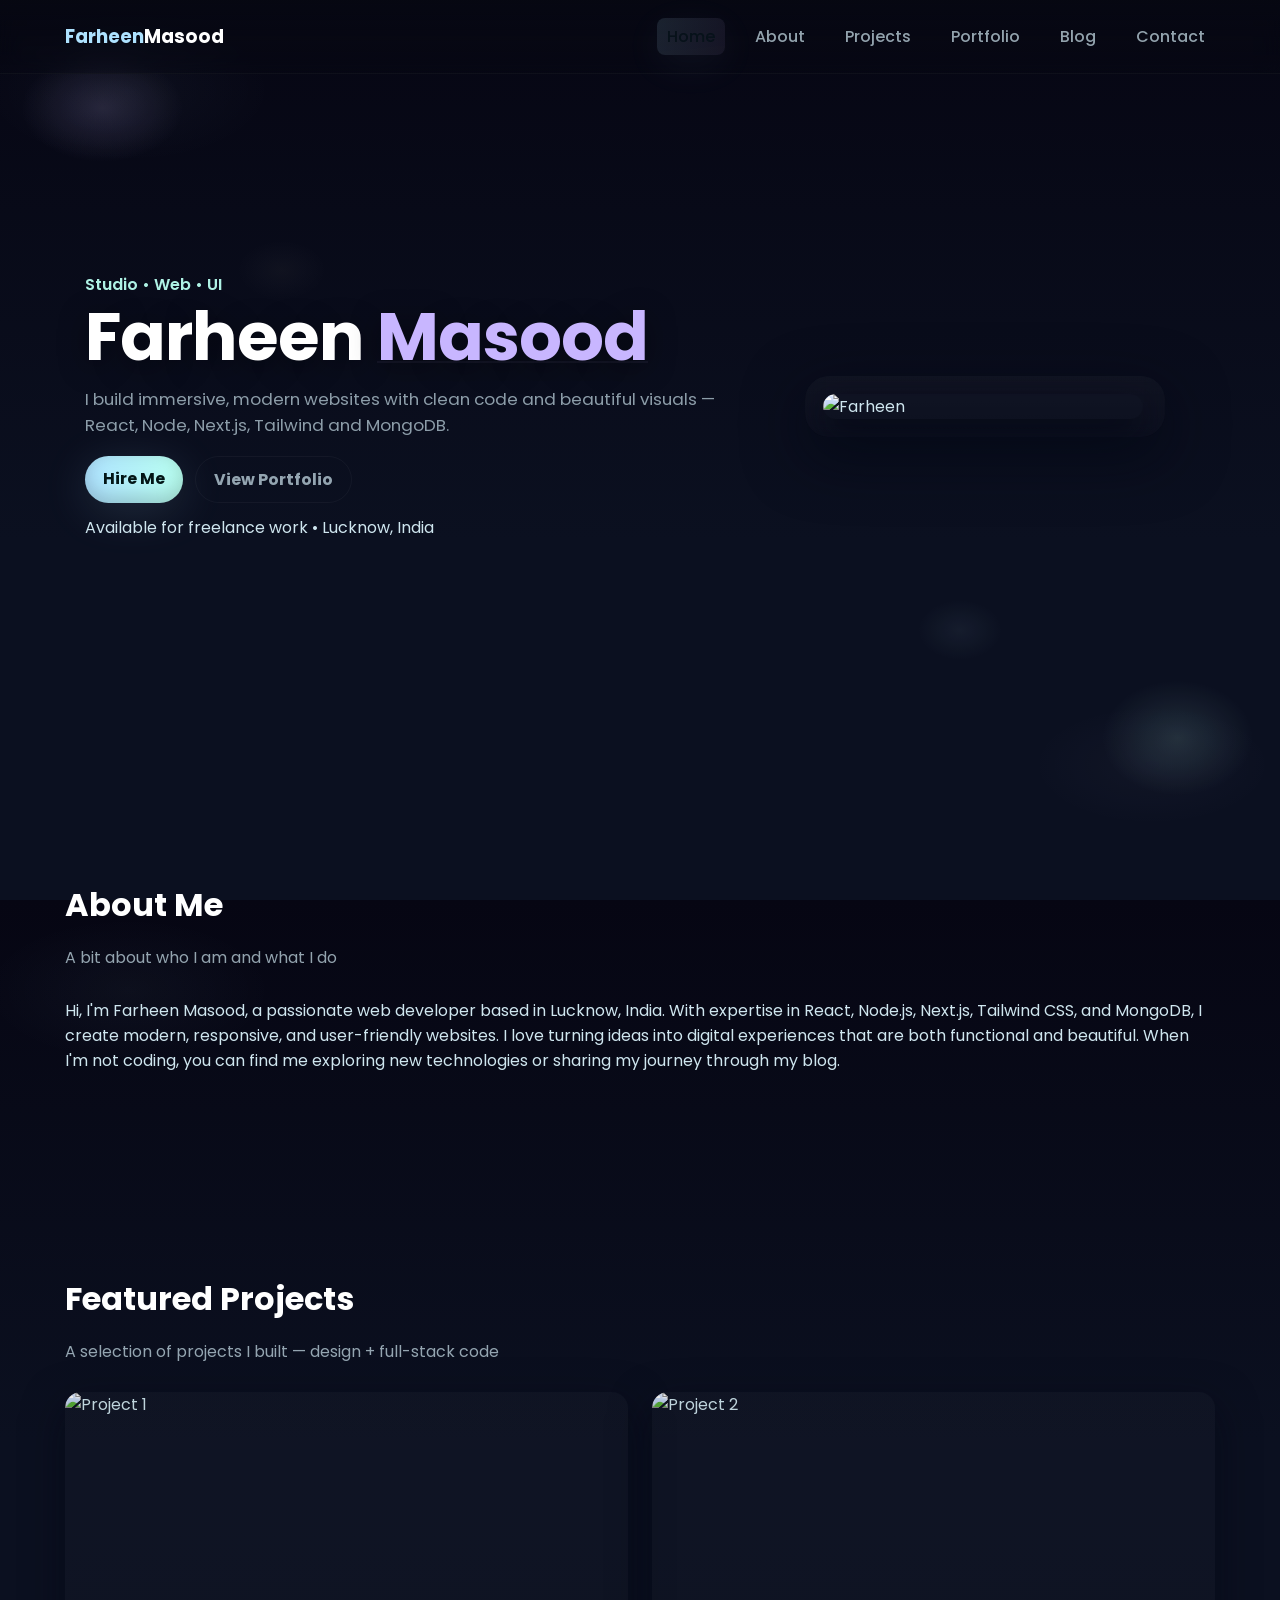
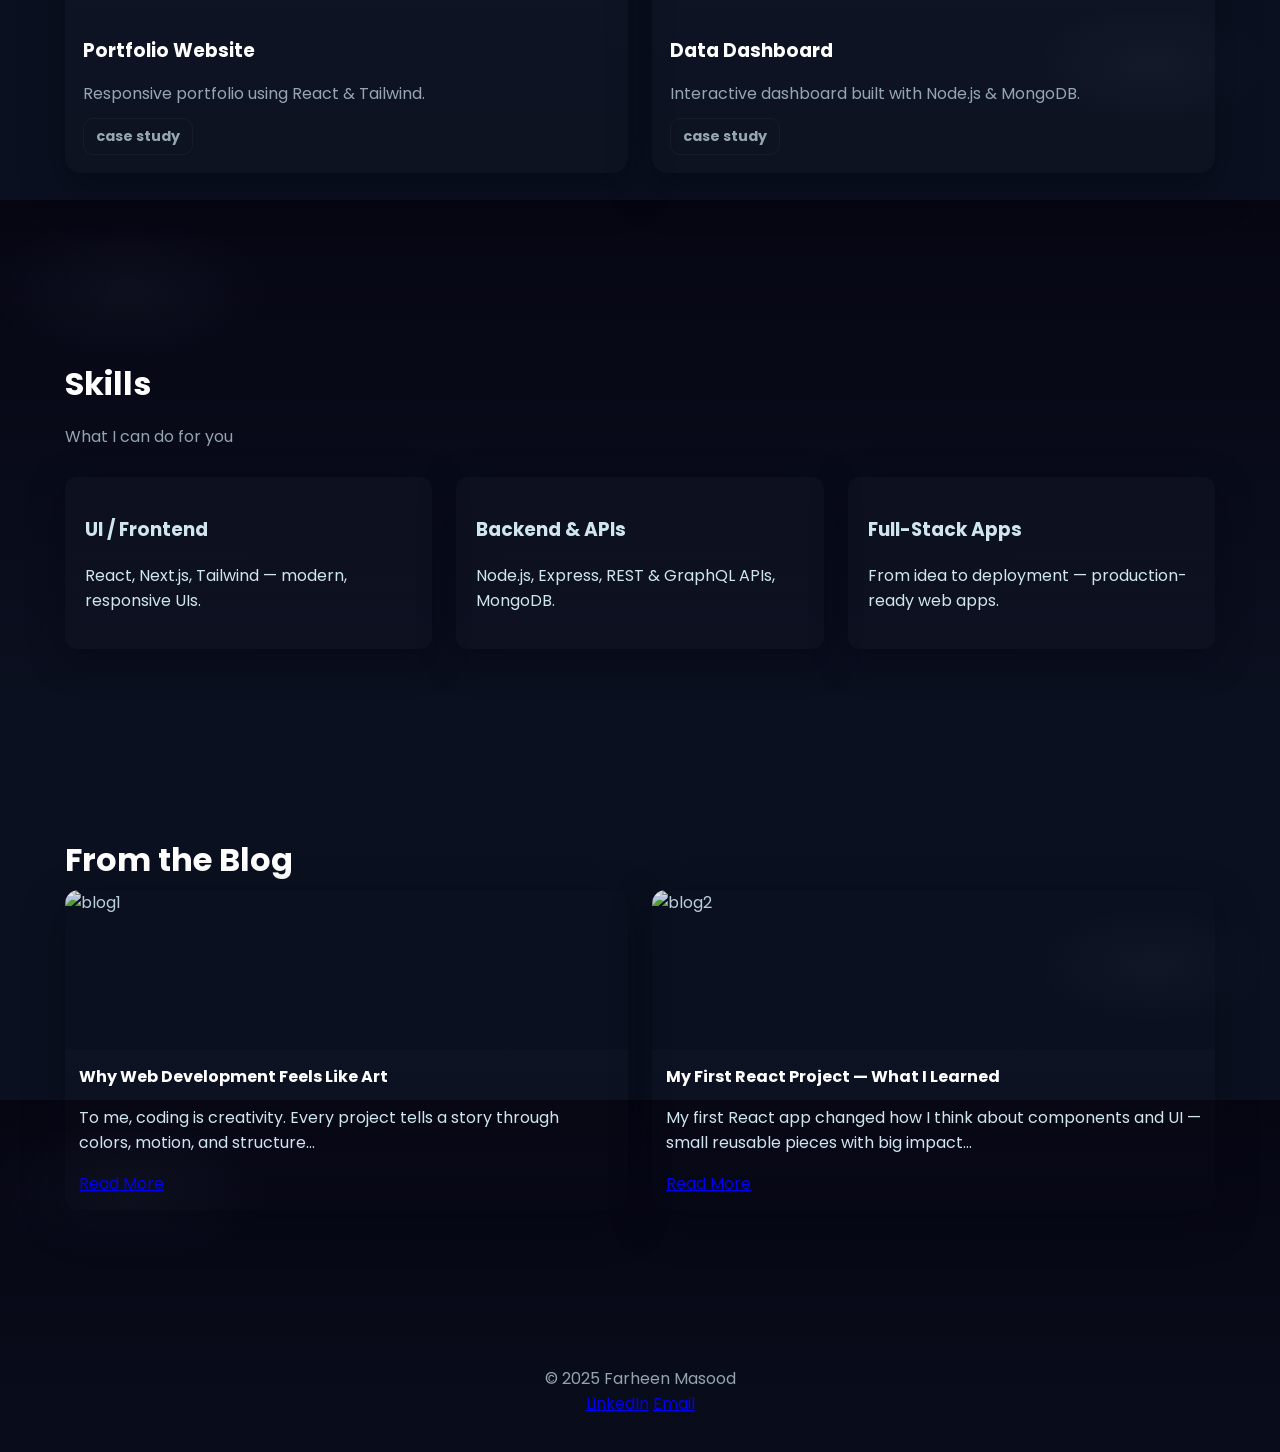
==== index.html @ 85aac964 "Add files via upload" ====
<!DOCTYPE html>
<html lang="en">
<head>
  <meta charset="utf-8" />
  <meta name="viewport" content="width=device-width,initial-scale=1" />
  <title>Farheen Masood — Web Developer</title>
  <link rel="stylesheet" href="style.css" />
</head>
<body>
  <header class="nav-wrap">
    <div class="nav container">
      <div class="brand"><span>Farheen</span>Masood</div>
      <nav class="nav-links" id="navLinks">
        <a href="#home">Home</a>
        <a href="#about">About</a>
        <a href="#projects">Projects</a>
        <a href="portfolio.html">Portfolio</a>
        <a href="blog.html">Blog</a>
        <a href="contact.html">Contact</a>
      </nav>
      <button id="hamburger" class="hamburger" aria-label="menu">☰</button>
    </div>
  </header>

  <main>
    <!-- HERO -->
    <section id="home" class="hero container">
      <div class="hero-left">
        <div class="eyebrow">Studio • Web • UI</div>
        <h1 class="huge">Farheen <span class="accent">Masood</span></h1>
        <p class="lead">I build immersive, modern websites with clean code and beautiful visuals — React, Node, Next.js, Tailwind and MongoDB.</p>
        <div class="hero-cta">
          <a class="btn primary" href="contact.html">Hire Me</a>
          <a class="btn ghost" href="portfolio.html">View Portfolio</a>
        </div>
        <div class="kicker">Available for freelance work • Lucknow, India</div>
      </div>

      <div class="hero-right">
        <div class="glass-card">
          <img src="assests/hero.png" alt="Farheen" class="profile" />
          <div class="card-stick"></div>
        </div>
      </div>
    </section>

    <!-- ABOUT -->
    <section id="about" class="section container">
      <h2 class="section-title">About Me</h2>
      <p class="section-sub">A bit about who I am and what I do</p>
      <p>Hi, I'm Farheen Masood, a passionate web developer based in Lucknow, India. With expertise in React, Node.js, Next.js, Tailwind CSS, and MongoDB, I create modern, responsive, and user-friendly websites. I love turning ideas into digital experiences that are both functional and beautiful. When I'm not coding, you can find me exploring new technologies or sharing my journey through my blog.</p>
    </section>

    <!-- FEATURED PROJECTS -->
    <section id="projects" class="section container">
      <h2 class="section-title">Featured Projects</h2>
      <p class="section-sub">A selection of projects I built — design + full-stack code</p>

      <div class="grid projects-grid">
        <article class="project-card">
          <img src="assests/project1.png" alt="Project 1" />
          <div class="project-meta">
            <h3>Portfolio Website</h3>
            <p>Responsive portfolio using React & Tailwind.</p>
            <div class="project-buttons">
              <a href="case-project1.html" class="btn small ghost">case study</a>
            </div>
          </div>
        </article>

        <article class="project-card">
          <img src="assests/project2.png" alt="Project 2" />
          <div class="project-meta">
            <h3>Data Dashboard</h3>
            <p>Interactive dashboard built with Node.js & MongoDB.</p>
            <div class="project-buttons">
              <a href="case-project2.html" class="btn small ghost">case study</a>
            </div>
          </div>
        </article>

      
      </div>
    </section>

    <!-- SERVICES -->
    <section class="section container">
      <h2 class="section-title">Skills</h2>
      <p class="section-sub">What I can do for you</p>
      <div class="grid services-grid">
        <div class="service-card">
          <h3>UI / Frontend</h3>
          <p>React, Next.js, Tailwind — modern, responsive UIs.</p>
        </div>
        <div class="service-card">
          <h3>Backend & APIs</h3>
          <p>Node.js, Express, REST & GraphQL APIs, MongoDB.</p>
        </div>
        <div class="service-card">
          <h3>Full-Stack Apps</h3>
          <p>From idea to deployment — production-ready web apps.</p>
        </div>
      </div>
    </section>

    <!-- BLOG PREVIEWS -->
    <section class="section container">
      <h2 class="section-title">From the Blog</h2>
      <div class="grid blog-grid">
        <article class="blog-card">
          <img src="assests/blog2.jpg" alt="blog1" />
          <div class="blog-body">
            <h4>Why Web Development Feels Like Art</h4>
            <p class="excerpt">To me, coding is creativity. Every project tells a story through colors, motion, and structure...</p>
            <a href="blog.html" class="read-link">Read More</a>
          </div>
        </article>

        <article class="blog-card">
          <img src="assests/blog1.png" alt="blog2" />
          <div class="blog-body">
            <h4>My First React Project — What I Learned</h4>
            <p class="excerpt">My first React app changed how I think about components and UI — small reusable pieces with big impact...</p>
            <a href="blog.html" class="read-link">Read More</a>
          </div>
        </article>

      </div>
    </section>
  </main>

  <footer class="footer">
    <div class="container">
      <div class="footer-inner">
        <div>© 2025 Farheen Masood</div>
        <div class="socials">
          
          <a href="contact.html" aria-label="linkedin">LinkedIn</a>
          <a href="contact.html" aria-label="email">Email</a>
        </div>
      </div>
    </div>
  </footer>

  <script src="script.js"></script>
</body>
</html>
---- style.css ----
/* ---------- Neon Pastel Dark Mode (Full Ambient Glow) ---------- */
/* Drop this in place of your current CSS. Keeps all class names and layout unchanged. */

@import url('https://fonts.googleapis.com/css2?family=Poppins:wght@300;400;500;600;700&display=swap');

:root{
  /* palette (pastel neon on dark) */
  --bg-ink-1: #060613;        /* deep base */
  --bg-ink-2: #0b1020;        /* secondary */
  --neon-sky: #aee2ff;        /* baby blue */
  --neon-lav: #c8b6ff;        /* lavender */
  --neon-mint: #b8fff0;       /* mint / turquoise */
  --neon-beige: #f4eadc;      /* subtle warm accent (used sparingly) */

  --muted-text: #cfe6ef;
  --muted-sub: rgba(207,230,239,0.7);

  --glass-opa: 0.06;
  --card-shadow: 0 18px 60px rgba(2,6,18,0.6);

  --btn-glow-strong: 0 8px 48px rgba(174,226,255,0.14);
  --btn-glow-lav: 0 8px 48px rgba(200,182,255,0.10);
  --ambient-blue: rgba(174,226,255,0.09);
  --ambient-lav: rgba(200,182,255,0.08);
  --ambient-mint: rgba(184,255,240,0.09);
}

/* base resets */
*{box-sizing:border-box}
html,body{height:100%}
body{
  margin:0;
  font-family: 'Poppins', sans-serif;
  -webkit-font-smoothing:antialiased;
  -moz-osx-font-smoothing:grayscale;
  color:var(--muted-text);
  background:
    radial-gradient(1200px 600px at 10% 10%, rgba(174,226,255,0.035), transparent 12%),
    radial-gradient(1000px 500px at 90% 85%, rgba(200,182,255,0.03), transparent 12%),
    linear-gradient(180deg, var(--bg-ink-1) 0%, var(--bg-ink-2) 60%);
  overflow-x:hidden;
  position:relative;
}

/* Ambient animated light blobs (decorative) */
body::before, body::after{
  content: "";
  position: absolute;
  inset: 0;
  pointer-events: none;
  z-index: 0;
}
body::before{
  /* soft top-left pink/lavender cloud */
  background: radial-gradient(450px 300px at 8% 12%, rgba(200,182,255,0.14), transparent 18%),
              radial-gradient(300px 200px at 22% 30%, rgba(244,234,218,0.03), transparent 15%);
  mix-blend-mode: screen;
  animation: floatSlow 12s linear infinite;
}
body::after{
  /* bottom-right mint + blue cloud */
  background: radial-gradient(420px 320px at 92% 82%, rgba(184,255,240,0.12), transparent 18%),
              radial-gradient(280px 200px at 75% 70%, rgba(174,226,255,0.06), transparent 15%);
  mix-blend-mode: screen;
  animation: floatSlowReverse 14s linear infinite;
}

/* container */
.container{max-width:1150px;margin:0 auto;padding:0 20px;position:relative;z-index:10}

/* NAV */
.nav-wrap{
  position:fixed;top:0;left:0;right:0;z-index:60;
  background: linear-gradient(180deg, rgba(7,9,18,0.6), rgba(7,9,18,0.25));
  backdrop-filter: blur(10px);
  border-bottom: 1px solid rgba(255,255,255,0.03);
}
.nav{display:flex;align-items:center;justify-content:space-between;padding:18px 0}
.brand{
  font-weight:700;font-size:1.15rem;color:#ffffff;
  text-shadow:none; /* no glow on name */
  transition: transform .18s;
}
.brand:hover{transform:translateY(-2px)}
.brand span{color:var(--neon-sky); /* accent only, no glow */ }

.nav-links{display:flex;gap:20px;align-items:center}
.nav-links a{
  color:var(--muted-sub);text-decoration:none;font-weight:500;padding:6px 10px;border-radius:8px;transition:all .18s;
}
.nav-links a:hover,.nav-links a.active{
  color:#07121a;
  background: linear-gradient(90deg, rgba(174,226,255,0.12), rgba(200,182,255,0.08));
  box-shadow: 0 10px 40px rgba(174,226,255,0.06);
}

/* hamburger (mobile) */
.hamburger{display:none;background:none;border:0;color:#fff;font-size:1.3rem;cursor:pointer}

/* HERO */
.hero{
  min-height:86vh;
  display:grid;
  grid-template-columns:1fr 420px;
  gap:40px;
  align-items:center;
  padding-top:78px;
  padding-bottom:40px;
}

/* headline / text */
.eyebrow{color:var(--neon-mint);font-weight:600;margin-bottom:8px;opacity:.95}
.huge{
  font-size:4.2rem;line-height:0.95;margin:6px 0;color:#ffffff;letter-spacing:-1px;
  text-shadow: 0 6px 30px rgba(0,0,0,0.45);
}
.huge .accent{
  color:var(--neon-lav); /* accent only */
  text-decoration: underline 2px rgba(200,182,255,0.06);
}

.lead{color:var(--muted-sub);max-width:650px;margin:18px 0;font-size:1.05rem;opacity:.95}

/* CTA buttons with neon glows */
.hero-cta{display:flex;gap:12px;margin-bottom:12px}
.btn{
  display:inline-block;padding:10px 18px;border-radius:999px;text-decoration:none;font-weight:700;
  transition:transform .18s, box-shadow .18s, background .18s;
  -webkit-tap-highlight-color: transparent;
}

/* primary gradient (sky -> mint) */

.btn.primary{
  background: linear-gradient(90deg, var(--neon-sky), var(--neon-mint));
  color:#031617;
  box-shadow: var(--btn-glow-strong), inset 0 -6px 18px rgba(0,0,0,0.18);
}
.btn.primary:hover{
  transform:translateY(-4px) scale(1.01);
  box-shadow: 0 18px 80px rgba(174,226,255,0.18), 0 6px 30px rgba(184,255,240,0.08);
}

/* secondary ghost with lav glow */
.btn.ghost{
  background:transparent;color:var(--muted-sub);border:1px solid rgba(255,255,255,0.04);
}
.btn.ghost:hover{
  background: linear-gradient(90deg, rgba(200,182,255,0.04), rgba(174,226,255,0.03));
  box-shadow: var(--btn-glow-lav);
  color:#fff;
}

/* small buttons used in cards */
.btn.small{padding:7px 12px;border-radius:10px;font-size:.9rem}

/* hero right glass card (with ambient orbs) */
.hero-right{display:flex;justify-content:center;align-items:center}
.glass-card{
  width:360px;border-radius:24px;padding:18px;position:relative;overflow:hidden;
  background: linear-gradient(180deg, rgba(255,255,255,0.03), rgba(255,255,255,0.01));
  box-shadow: var(--card-shadow);
  backdrop-filter: blur(8px);
  transition: transform .25s ease, box-shadow .25s ease;
}
.glass-card:hover{
  transform: translateY(-8px);
  box-shadow: 0 28px 90px rgba(174,226,255,0.08), 0 20px 60px rgba(200,182,255,0.06);
}

/* decorative ambient orbs inside card */
.glass-card .orb{
  position:absolute;border-radius:50%;filter:blur(28px);opacity:.75;mix-blend-mode:screen;pointer-events:none;
}
.glass-card .orb.orb-blue{width:220px;height:220px;left:-60px;top:-40px;background:linear-gradient(180deg,var(--neon-sky),rgba(174,226,255,0.12));}
.glass-card .orb.orb-lav{width:160px;height:160px;right:-40px;bottom:-30px;background:linear-gradient(180deg,var(--neon-lav),rgba(200,182,255,0.12));}
.glass-card .orb.orb-mint{width:120px;height:120px;right:10px;top:40px;background:linear-gradient(180deg,var(--neon-mint),rgba(184,255,240,0.12));}

/* profile image - IMPORTANT: NO glow on .profile */
.profile{
  width:320px;border-radius:18px;object-fit:cover;display:block;position:relative;z-index:2;
  box-shadow: 0 12px 36px rgba(2,6,18,0.75); /* depth only */
  transition: transform .6s cubic-bezier(.22,.9,.37,1);
}
.glass-card:hover .profile{transform: translateY(-6px)}

/* sections */
.section{padding:80px 0;position:relative;z-index:8}
.section-title{font-size:2rem;color:#fff;margin-bottom:6px}
.section-sub{color:var(--muted-sub);margin-bottom:28px}

/* grid & cards */
.grid{display:grid;gap:24px}
.projects-grid{grid-template-columns:repeat(auto-fit,minmax(260px,1fr))}

.project-card{
  position:relative;border-radius:16px;overflow:hidden;
  background: linear-gradient(180deg, rgba(255,255,255,0.02), rgba(255,255,255,0.01));
  box-shadow: 0 14px 40px rgba(2,6,18,0.5);
  transition: transform .28s ease, box-shadow .28s ease;
}
.project-card:hover{
  transform:translateY(-10px);
  box-shadow: 0 36px 100px rgba(174,226,255,0.06), 0 26px 60px rgba(200,182,255,0.04);
}
.project-card img{width:100%;height:220px;object-fit:cover;display:block;filter:brightness(0.92);transition:filter .22s}
.project-card:hover img{filter:brightness(1)}

.project-meta{padding:18px}
.project-meta h3{margin:6px 0;color:#fff}
.project-meta p{color:var(--muted-sub);margin-bottom:12px}

/* services */
.services-grid{grid-template-columns:repeat(auto-fit,minmax(220px,1fr))}
.service-card{
  padding:20px;border-radius:12px;background:linear-gradient(180deg, rgba(255,255,255,0.02), rgba(255,255,255,0.01));
  box-shadow: 0 10px 36px rgba(2,6,18,0.45);transition:transform .22s ease;
}
.service-card:hover{transform:translateY(-6px);box-shadow: 0 26px 80px rgba(174,226,255,0.04)}

/* blog */
.blog-grid{grid-template-columns:repeat(auto-fit,minmax(260px,1fr))}
.blog-card{display:flex;flex-direction:column;border-radius:14px;overflow:hidden;box-shadow:0 12px 40px rgba(2,6,18,0.45);transition:transform .22s}
.blog-card:hover{transform:translateY(-8px);box-shadow:0 30px 80px rgba(174,226,255,0.04)}
.blog-card img{height:160px;object-fit:cover;filter:brightness(.9)}
.blog-body{padding:14px;background:linear-gradient(180deg, rgba(255,255,255,0.01), transparent)}
.blog-body h4{margin:0 0 8px;color:#fff}

/* contact section */
.contact-section .contact-grid{display:grid;grid-template-columns:1fr 1fr;gap:28px;align-items:start}
.contact-card{
  padding:28px;border-radius:12px;background:linear-gradient(180deg, rgba(255,255,255,0.02), rgba(255,255,255,0.01));
  box-shadow:0 20px 60px rgba(2,6,18,0.5);transition:transform .22s, box-shadow .22s;
}
.contact-card:hover{transform:translateY(-6px);box-shadow:0 36px 100px rgba(174,226,255,0.06)}

/* forms */
.form-card{padding:20px;border-radius:12px;background:linear-gradient(180deg, rgba(255,255,255,0.015), transparent);display:flex;flex-direction:column;gap:12px}
.form-card input,.form-card textarea{
  padding:12px;border-radius:8px;border:1px solid rgba(255,255,255,0.04);background:transparent;color:var(--muted-text);
  box-shadow: inset 0 8px 22px rgba(2,6,18,0.55);transition:box-shadow .18s, border-color .18s;
}
.form-card input:focus,.form-card textarea:focus{
  outline:none;border-color:var(--neon-sky);box-shadow:0 18px 60px rgba(174,226,255,0.06);
}

/* form submit button: neon pulse on hover */
.submit{
  background:linear-gradient(90deg, var(--neon-mint), var(--neon-sky));
  color:#031617;padding:12px 18px;border-radius:10px;border:0;font-weight:700;cursor:pointer;
  transition:transform .14s, box-shadow .18s;
}
.submit:hover{transform:translateY(-3px);box-shadow:0 18px 80px rgba(184,255,240,0.12)}

/* footer */
.footer{padding:36px 0;background:transparent;margin-top:40px;text-align:center;color:var(--muted-sub)}

/* reveal animation */
.reveal{opacity:0;transform:translateY(22px);transition:all .7s cubic-bezier(.2,.9,.3,1)}
.reveal.active{opacity:1;transform:none}

/* small interactive micro-animations */
@keyframes floatSlow {
  0%{transform: translateY(0) translateX(0) rotate(0deg)}
  50%{transform: translateY(-8px) translateX(6px) rotate(1deg)}
  100%{transform: translateY(0) translateX(0) rotate(0deg)}
}
@keyframes floatSlowReverse {
  0%{transform: translateY(0) translateX(0) rotate(0deg)}
  50%{transform: translateY(10px) translateX(-6px) rotate(-1deg)}
  100%{transform: translateY(0) translateX(0) rotate(0deg)}
}

/* ambient subtle movement for orbs */
.glass-card .orb{animation: floatSlow 9s ease-in-out infinite}
body::after{animation: floatSlowReverse 13s ease-in-out infinite}

/* responsive */
@media (max-width:1000px){
  .hero{grid-template-columns:1fr 360px}
  .huge{font-size:3.2rem}
}
@media (max-width:820px){
  .nav-links{display:none}
  .hamburger{display:block}
  .hero{grid-template-columns:1fr;gap:28px;padding-top:110px}
  .glass-card{width:320px;height:auto}
  .projects-grid{grid-template-columns:1fr}
  .contact-section .contact-grid{grid-template-columns:1fr}
}
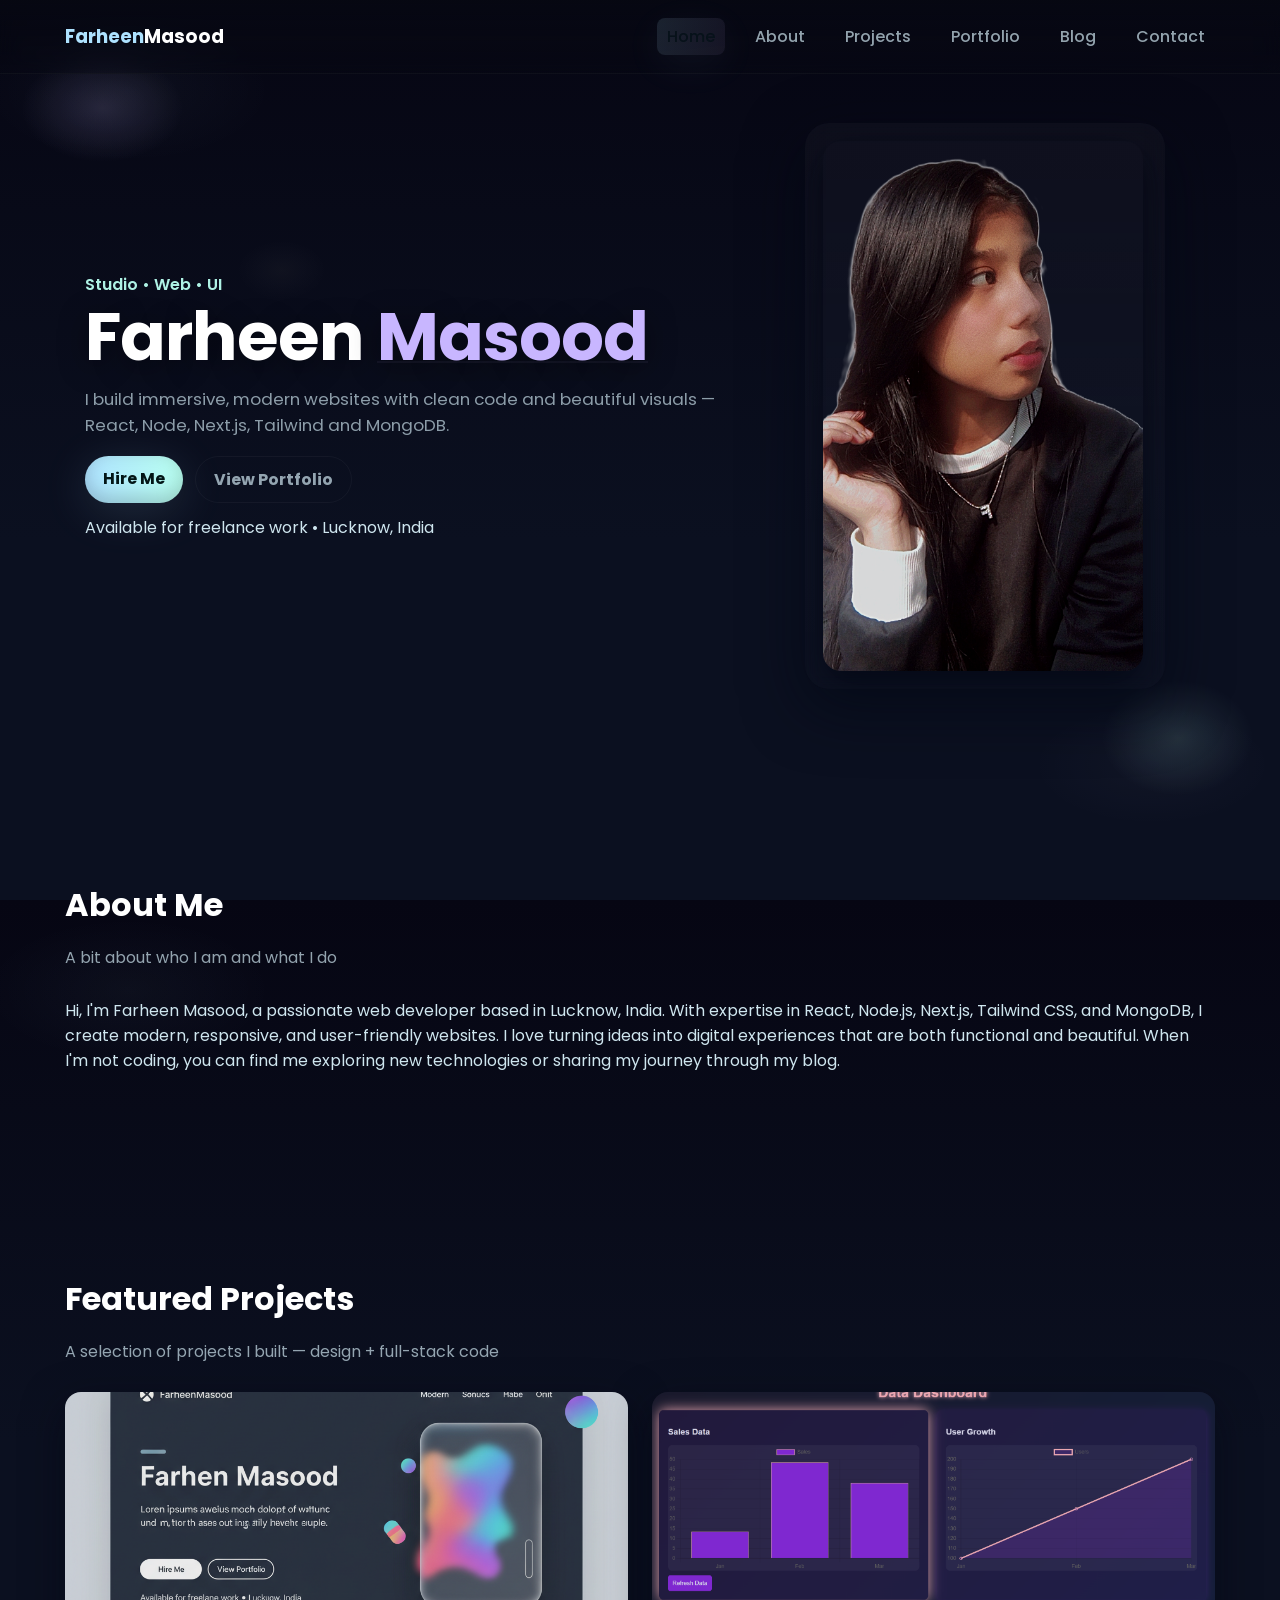
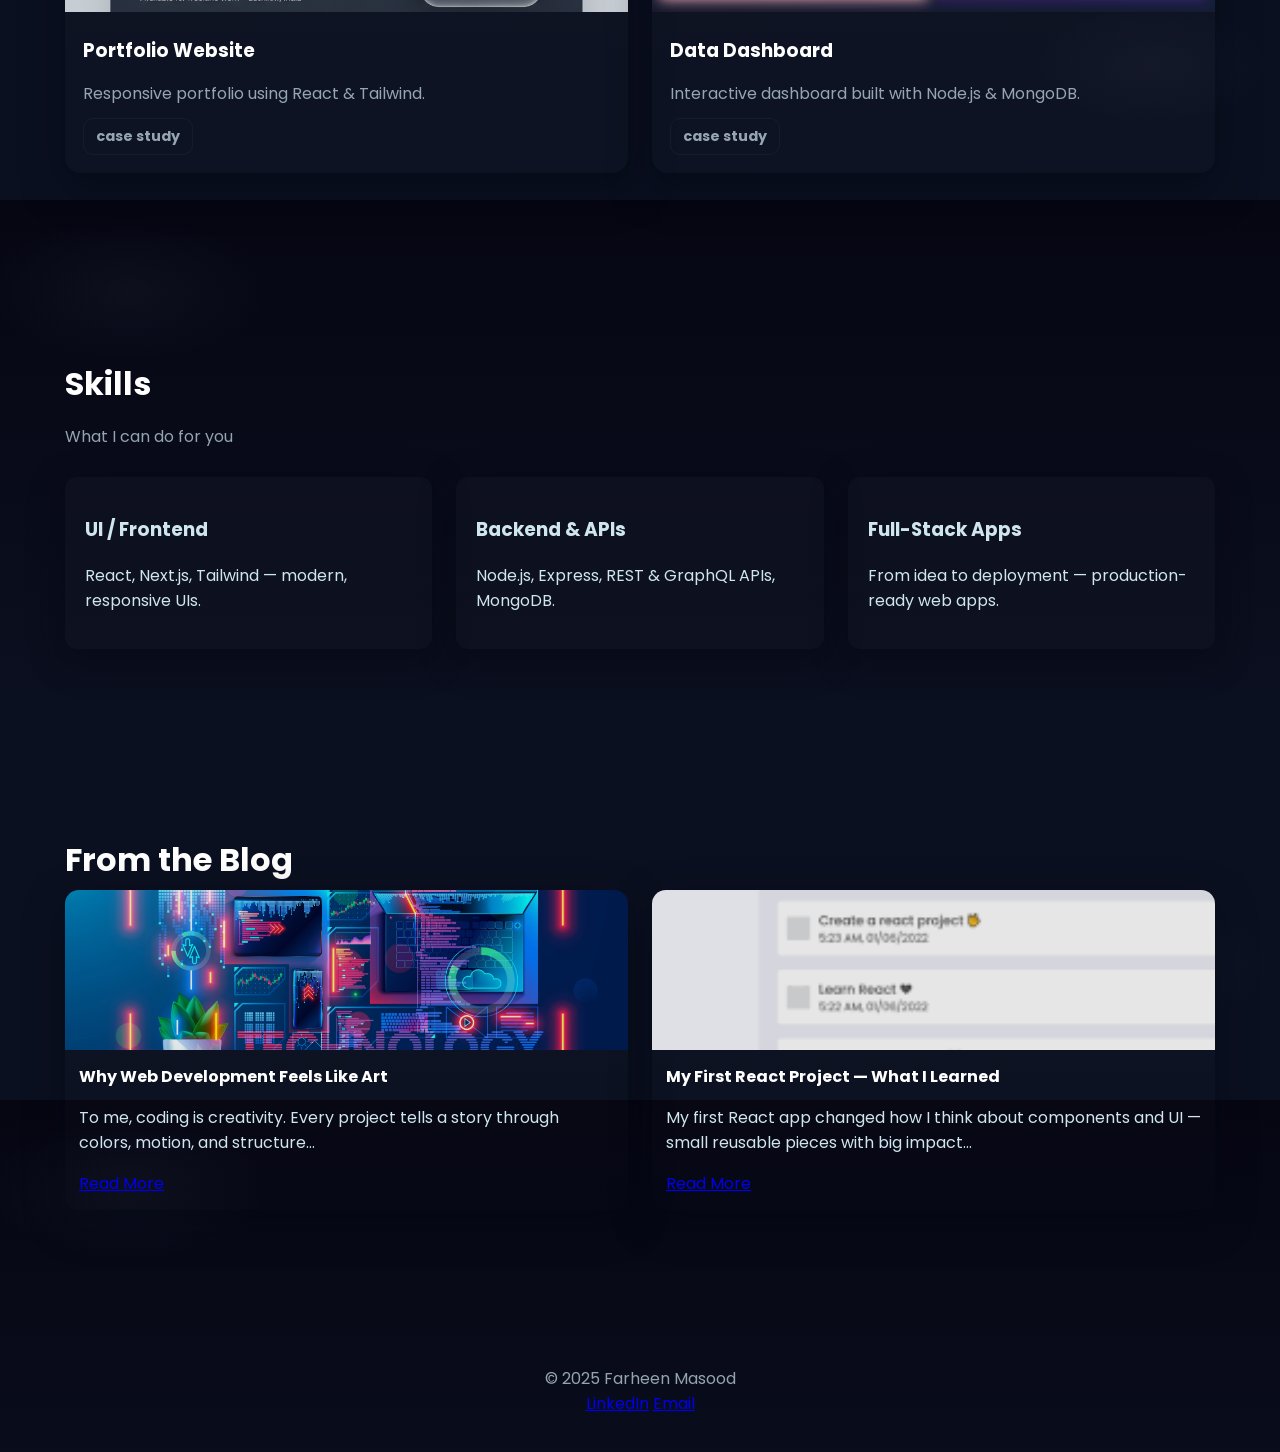
==== commit 67253b78: "Fix image paths and enhance HTML structure Updated image paths and fixed HTML structure." ====
--- a/index.html
+++ b/index.html
@@ -38,7 +38,7 @@
 
       <div class="hero-right">
         <div class="glass-card">
-          <img src="assests/hero.png" alt="Farheen" class="profile" />
+          <img src="hero.png" alt="Farheen" class="profile" />
           <div class="card-stick"></div>
         </div>
       </div>
@@ -58,7 +58,7 @@
 
       <div class="grid projects-grid">
         <article class="project-card">
-          <img src="assests/project1.png" alt="Project 1" />
+          <img src="project1.png" alt="Project 1" />
           <div class="project-meta">
             <h3>Portfolio Website</h3>
             <p>Responsive portfolio using React & Tailwind.</p>
@@ -69,7 +69,7 @@
         </article>
 
         <article class="project-card">
-          <img src="assests/project2.png" alt="Project 2" />
+          <img src="project2.png" alt="Project 2" />
           <div class="project-meta">
             <h3>Data Dashboard</h3>
             <p>Interactive dashboard built with Node.js & MongoDB.</p>
@@ -108,7 +108,7 @@
       <h2 class="section-title">From the Blog</h2>
       <div class="grid blog-grid">
         <article class="blog-card">
-          <img src="assests/blog2.jpg" alt="blog1" />
+          <img src="blog2.jpg" alt="blog1" />
           <div class="blog-body">
             <h4>Why Web Development Feels Like Art</h4>
             <p class="excerpt">To me, coding is creativity. Every project tells a story through colors, motion, and structure...</p>
@@ -117,7 +117,7 @@
         </article>
 
         <article class="blog-card">
-          <img src="assests/blog1.png" alt="blog2" />
+          <img src="blog1.png" alt="blog2" />
           <div class="blog-body">
             <h4>My First React Project — What I Learned</h4>
             <p class="excerpt">My first React app changed how I think about components and UI — small reusable pieces with big impact...</p>
@@ -144,4 +144,5 @@
 
   <script src="script.js"></script>
 </body>
-</html>+
+</html>
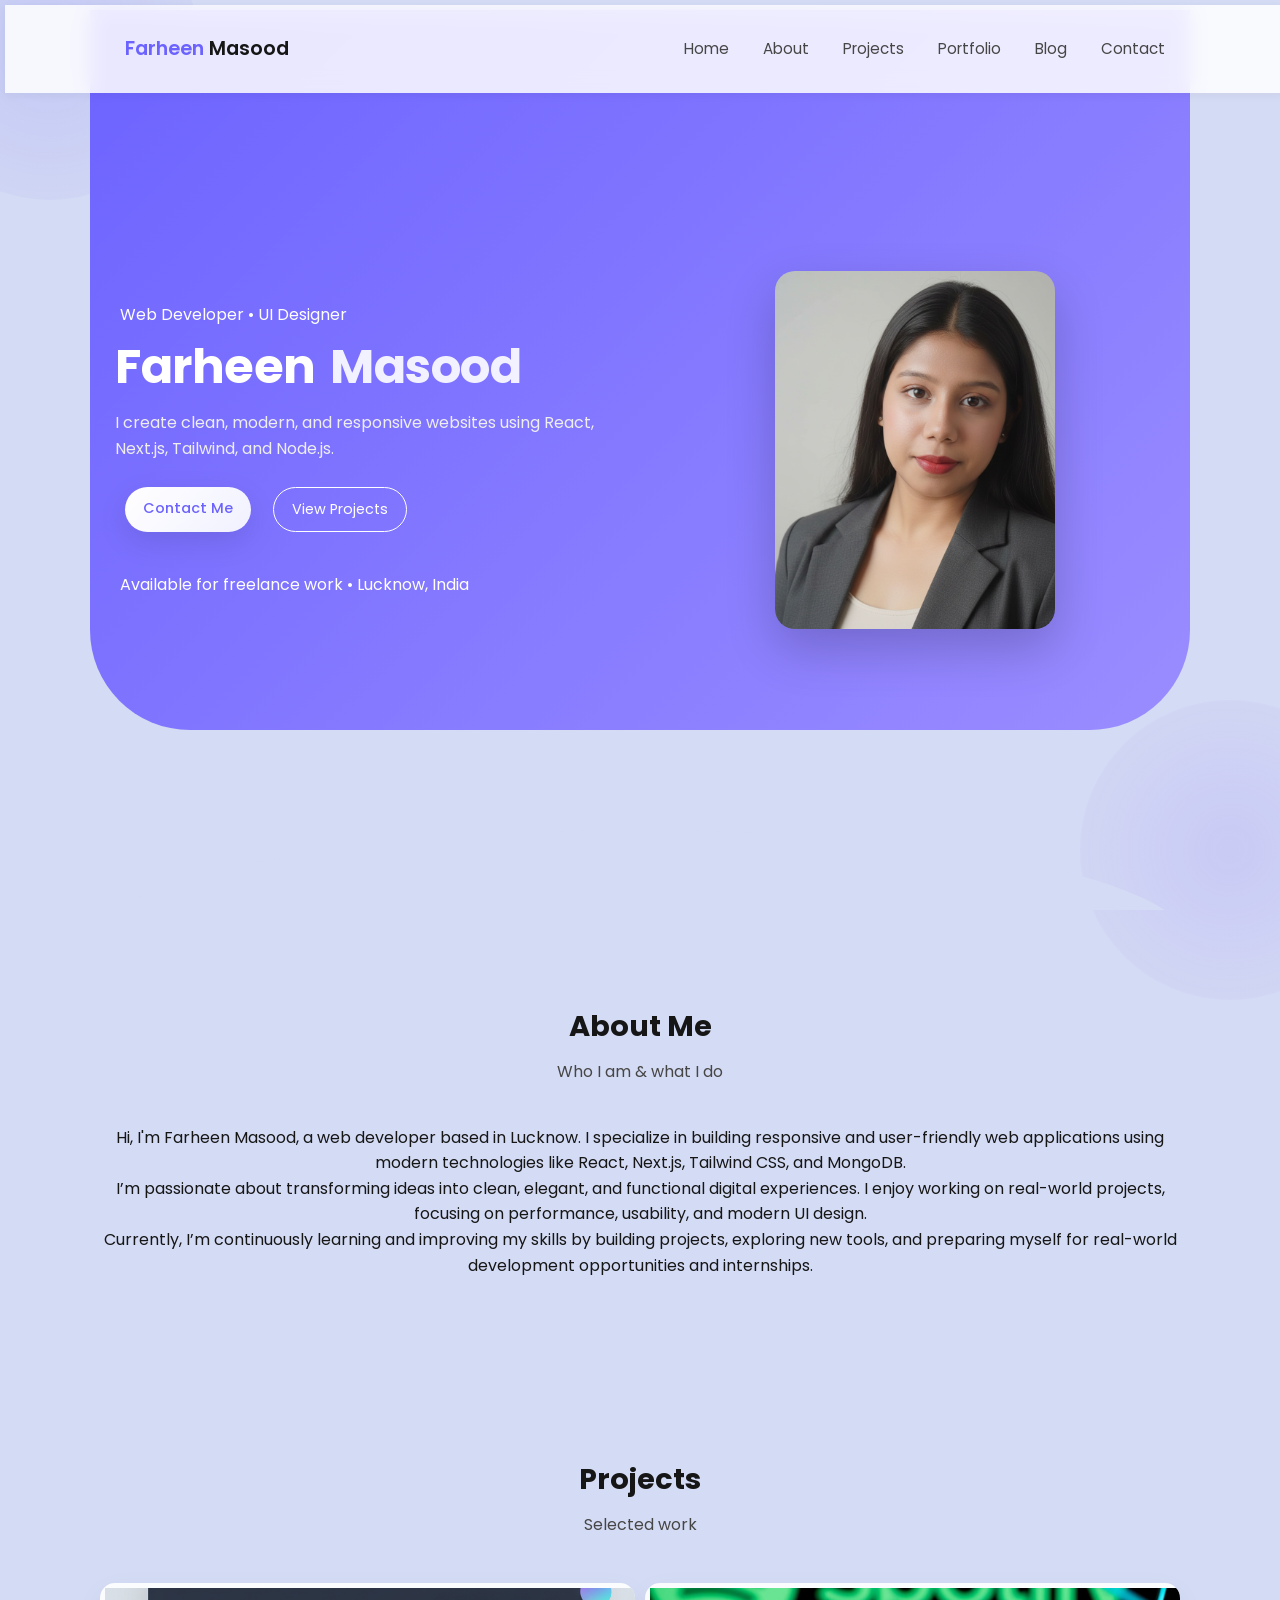
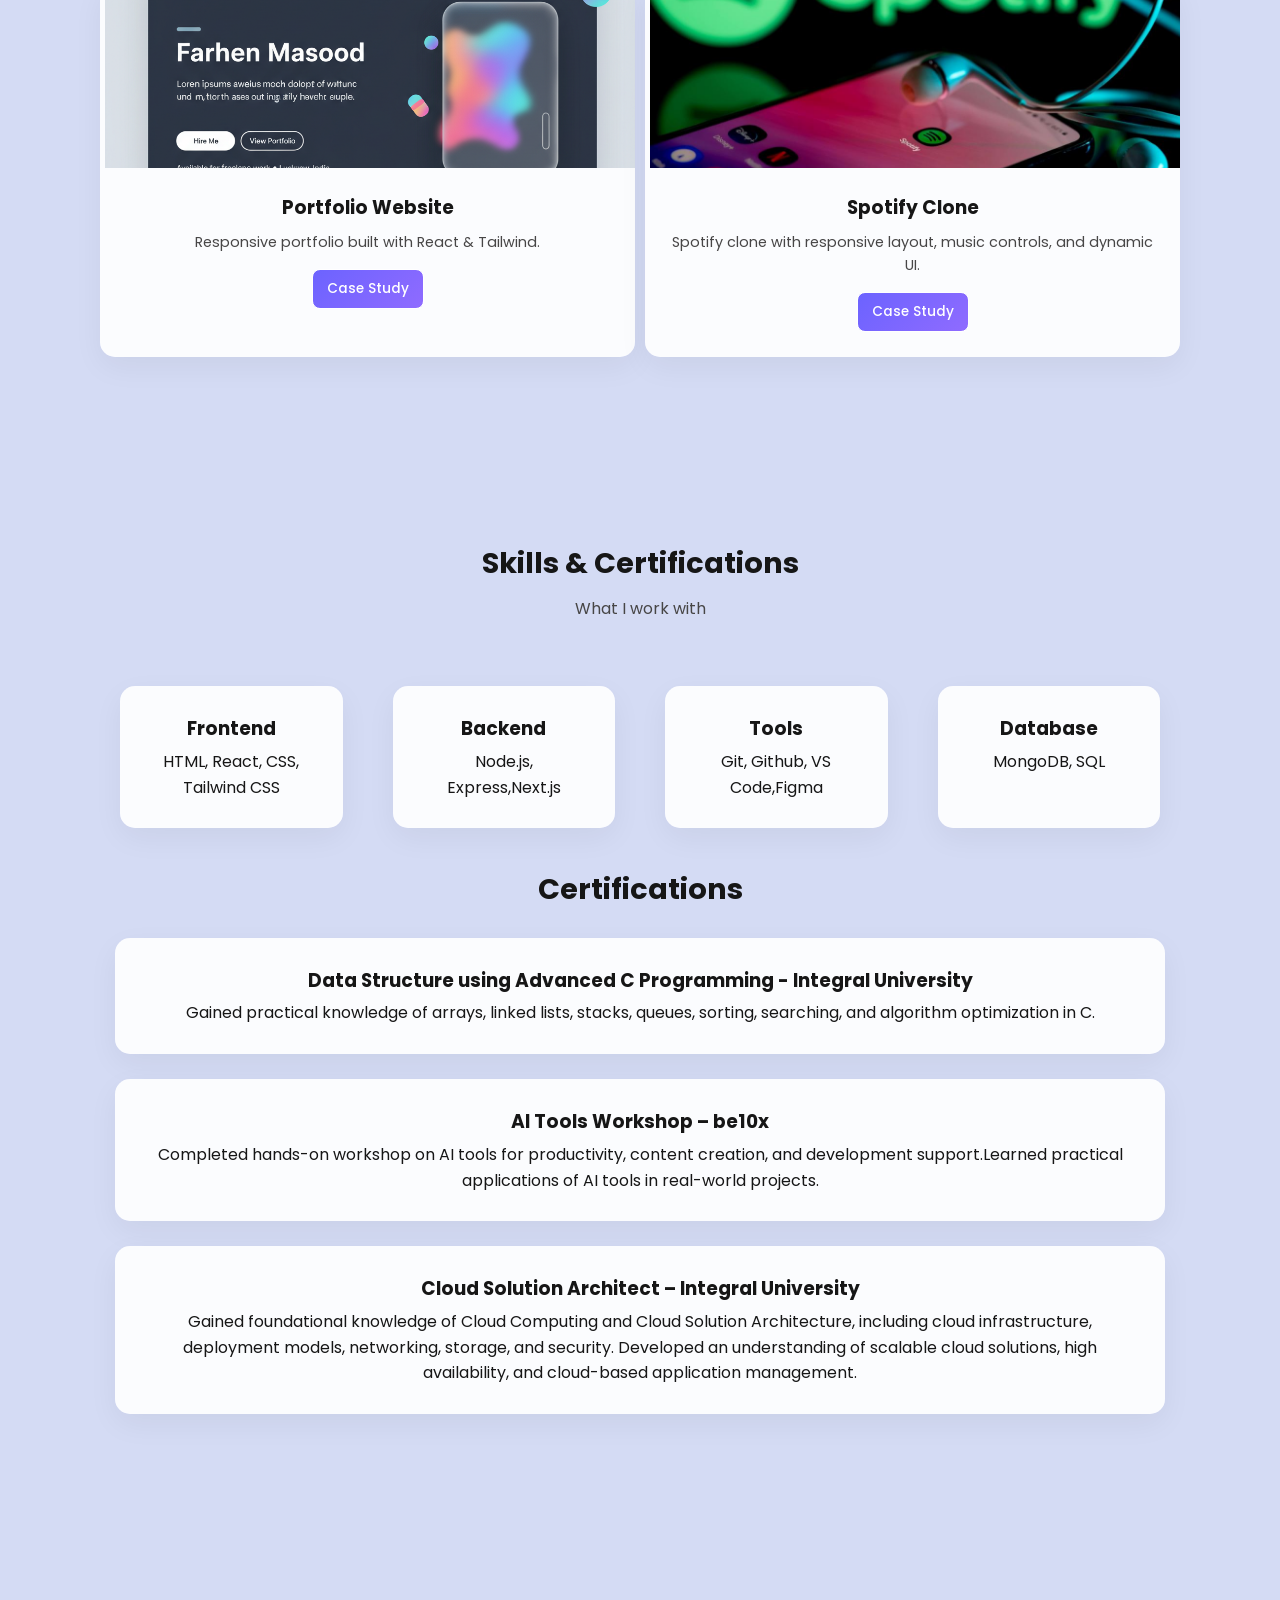
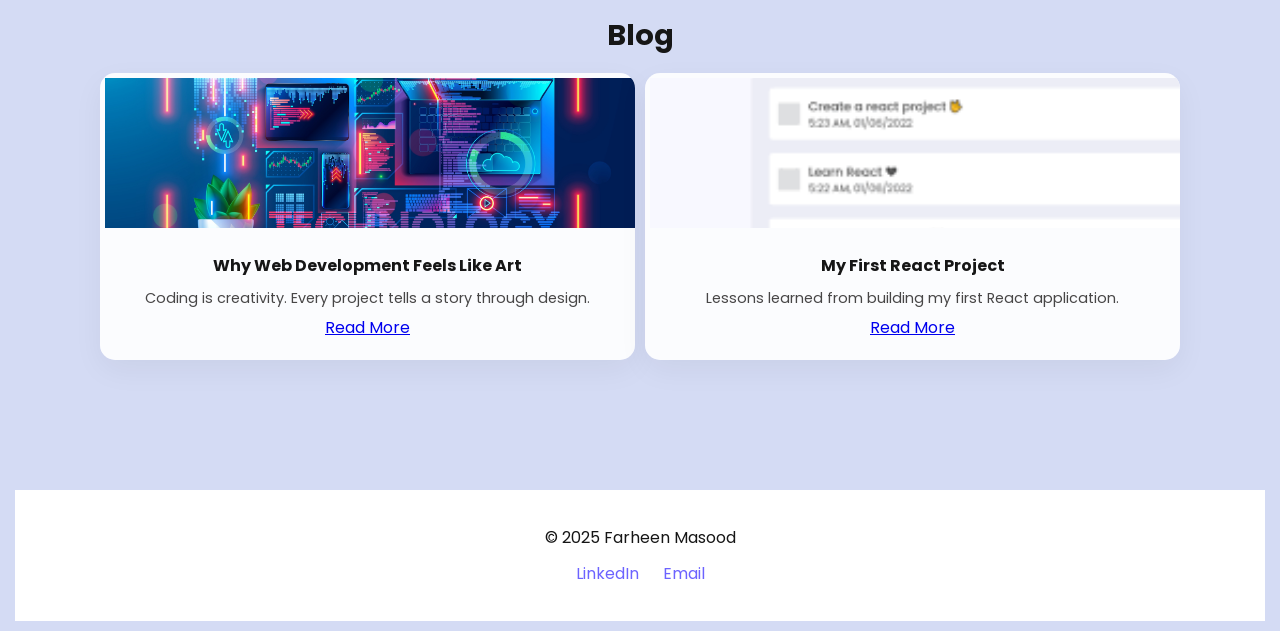
==== commit 32576aea: "Update portfolio with new design" ====
--- a/index.html
+++ b/index.html
@@ -7,6 +7,8 @@
   <link rel="stylesheet" href="style.css" />
 </head>
 <body>
+
+
   <header class="nav-wrap">
     <div class="nav container">
       <div class="brand"><span>Farheen</span>Masood</div>
@@ -18,131 +20,174 @@
         <a href="blog.html">Blog</a>
         <a href="contact.html">Contact</a>
       </nav>
-      <button id="hamburger" class="hamburger" aria-label="menu">☰</button>
+      <button id="hamburger" class="hamburger">☰</button>
     </div>
   </header>
 
   <main>
-    <!-- HERO -->
+
+ 
     <section id="home" class="hero container">
       <div class="hero-left">
-        <div class="eyebrow">Studio • Web • UI</div>
-        <h1 class="huge">Farheen <span class="accent">Masood</span></h1>
-        <p class="lead">I build immersive, modern websites with clean code and beautiful visuals — React, Node, Next.js, Tailwind and MongoDB.</p>
+        <p class="eyebrow">Web Developer • UI Designer</p>
+        <h1 class="huge">Farheen <span class="accent"> Masood</span></h1>
+        <p class="lead">
+          I create clean, modern, and responsive websites using React, Next.js,
+          Tailwind, and Node.js.
+        </p>
+
         <div class="hero-cta">
-          <a class="btn primary" href="contact.html">Hire Me</a>
-          <a class="btn ghost" href="portfolio.html">View Portfolio</a>
+          <a class="btn primary" href="contact.html">Contact Me</a>
+          <a class="btn ghost" href="portfolio.html">View Projects</a>
         </div>
-        <div class="kicker">Available for freelance work • Lucknow, India</div>
+         <br>
+        <p class="kicker">Available for freelance work • Lucknow, India</p>
       </div>
 
       <div class="hero-right">
-        <div class="glass-card">
-          <img src="hero.png" alt="Farheen" class="profile" />
-          <div class="card-stick"></div>
-        </div>
+        <img src="assests/hero.png" alt="Farheen" class="profile clean" />
       </div>
     </section>
 
-    <!-- ABOUT -->
-    <section id="about" class="section container">
+   
+    <section id="about" class="section container narrow">
       <h2 class="section-title">About Me</h2>
-      <p class="section-sub">A bit about who I am and what I do</p>
-      <p>Hi, I'm Farheen Masood, a passionate web developer based in Lucknow, India. With expertise in React, Node.js, Next.js, Tailwind CSS, and MongoDB, I create modern, responsive, and user-friendly websites. I love turning ideas into digital experiences that are both functional and beautiful. When I'm not coding, you can find me exploring new technologies or sharing my journey through my blog.</p>
+      <p class="section-sub">Who I am & what I do</p>
+
+      <p class="about-text">
+       Hi, I'm Farheen Masood, a web developer based in Lucknow. I specialize in building responsive and user-friendly web applications using modern technologies like React, Next.js, Tailwind CSS, and MongoDB. <br>
+
+
+I’m passionate about transforming ideas into clean, elegant, and functional digital experiences. I enjoy working on real-world projects, focusing on performance, usability, and modern UI design.<br>
+
+
+Currently, I’m continuously learning and improving my skills by building projects, exploring new tools, and preparing myself for real-world development opportunities and internships.
+      </p>
     </section>
 
-    <!-- FEATURED PROJECTS -->
+  
     <section id="projects" class="section container">
-      <h2 class="section-title">Featured Projects</h2>
-      <p class="section-sub">A selection of projects I built — design + full-stack code</p>
+      <h2 class="section-title">Projects</h2>
+      <p class="section-sub">Selected work</p>
 
       <div class="grid projects-grid">
-        <article class="project-card">
-          <img src="project1.png" alt="Project 1" />
+
+        <article class="project-card clean">
+          <img src="assests/project1.png" alt="Project 1" />
           <div class="project-meta">
             <h3>Portfolio Website</h3>
-            <p>Responsive portfolio using React & Tailwind.</p>
-            <div class="project-buttons">
-              <a href="case-project1.html" class="btn small ghost">case study</a>
-            </div>
+            <p>Responsive portfolio built with React & Tailwind.</p>
+            <a href="case-project1.html" class="btn small ghost">Case Study</a>
           </div>
         </article>
 
-        <article class="project-card">
-          <img src="project2.png" alt="Project 2" />
+        <article class="project-card clean">
+          <img src="assests/project2.jpg" alt="Project 2" />
           <div class="project-meta">
-            <h3>Data Dashboard</h3>
-            <p>Interactive dashboard built with Node.js & MongoDB.</p>
-            <div class="project-buttons">
-              <a href="case-project2.html" class="btn small ghost">case study</a>
-            </div>
+            <h3>Spotify Clone</h3>
+            <p>
+              Spotify clone with responsive layout, music controls, and dynamic UI.
+            </p>
+            <a href="case-project2.html" class="btn small ghost">Case Study</a>
           </div>
         </article>
 
-      
       </div>
     </section>
 
-    <!-- SERVICES -->
+
     <section class="section container">
-      <h2 class="section-title">Skills</h2>
-      <p class="section-sub">What I can do for you</p>
-      <div class="grid services-grid">
+      <h2 class="section-title">Skills & Certifications</h2>
+      <p class="section-sub">What I work with</p>
+
+      <div class="grid services-grid clean">
         <div class="service-card">
-          <h3>UI / Frontend</h3>
-          <p>React, Next.js, Tailwind — modern, responsive UIs.</p>
+          <h3>Frontend</h3>
+          <p>HTML, React, CSS, Tailwind CSS</p>
         </div>
+
         <div class="service-card">
-          <h3>Backend & APIs</h3>
-          <p>Node.js, Express, REST & GraphQL APIs, MongoDB.</p>
+          <h3>Backend</h3>
+          <p>Node.js, Express,Next.js</p>
         </div>
+
         <div class="service-card">
-          <h3>Full-Stack Apps</h3>
-          <p>From idea to deployment — production-ready web apps.</p>
+          <h3>Tools</h3>
+          <p>Git, Github, VS Code,Figma</p>
+        </div>
+              
+        <div class="service-card">
+          <h3>Database</h3>
+          <p>MongoDB, SQL</p>
         </div>
       </div>
+       <h2 class="section-title">Certifications</h2>
+               <div class="service-card">
+          <h3>Data Structure using Advanced C Programming - Integral University</h3>
+          <p>Gained practical knowledge of arrays, linked lists, stacks, queues, sorting, searching, and
+algorithm optimization in C.</p>
+        </div>
+
+        <div class="service-card">
+          <h3>AI Tools Workshop – be10x</h3>
+          <p>Completed hands-on workshop on AI tools for productivity, content creation, and
+development support.Learned practical applications of AI tools in real-world projects.</p>
+        </div>
+           <div class="service-card">
+          <h3>Cloud Solution Architect – Integral University</h3>
+          <p>Gained foundational knowledge of Cloud Computing and Cloud Solution Architecture, including cloud infrastructure, deployment models, networking, storage, and security. Developed an understanding of scalable cloud solutions, high availability, and cloud-based application management.</p>
+        </div>
     </section>
 
-    <!-- BLOG PREVIEWS -->
+   
     <section class="section container">
-      <h2 class="section-title">From the Blog</h2>
+      <h2 class="section-title">Blog</h2>
+
       <div class="grid blog-grid">
-        <article class="blog-card">
-          <img src="blog2.jpg" alt="blog1" />
+
+        <article class="blog-card clean">
+          <img src="assests/blog2.jpg" alt="blog1" />
           <div class="blog-body">
             <h4>Why Web Development Feels Like Art</h4>
-            <p class="excerpt">To me, coding is creativity. Every project tells a story through colors, motion, and structure...</p>
+            <p class="excerpt">
+              Coding is creativity. Every project tells a story through design.
+            </p>
             <a href="blog.html" class="read-link">Read More</a>
           </div>
         </article>
 
-        <article class="blog-card">
-          <img src="blog1.png" alt="blog2" />
+        <article class="blog-card clean">
+          <img src="assests/blog1.png" alt="blog2" />
           <div class="blog-body">
-            <h4>My First React Project — What I Learned</h4>
-            <p class="excerpt">My first React app changed how I think about components and UI — small reusable pieces with big impact...</p>
+            <h4>My First React Project</h4>
+            <p class="excerpt">
+              Lessons learned from building my first React application.
+            </p>
             <a href="blog.html" class="read-link">Read More</a>
           </div>
         </article>
 
       </div>
     </section>
+
   </main>
 
+
   <footer class="footer">
-    <div class="container">
-      <div class="footer-inner">
-        <div>© 2025 Farheen Masood</div>
-        <div class="socials">
-          
-          <a href="contact.html" aria-label="linkedin">LinkedIn</a>
-          <a href="contact.html" aria-label="email">Email</a>
-        </div>
+    <div class="container footer-inner">
+      <p>© 2025 Farheen Masood</p>
+      <div class="socials">
+        <a href="contact.html">LinkedIn</a>
+        <a href="contact.html">Email</a>
       </div>
     </div>
   </footer>
 
   <script src="script.js"></script>
 </body>
+</html>
 
-</html>
+
+
+
+
--- a/style.css
+++ b/style.css
@@ -1,290 +1,581 @@
-/* ---------- Neon Pastel Dark Mode (Full Ambient Glow) ---------- */
-/* Drop this in place of your current CSS. Keeps all class names and layout unchanged. */
-
-@import url('https://fonts.googleapis.com/css2?family=Poppins:wght@300;400;500;600;700&display=swap');
+@import url('https://fonts.googleapis.com/css2?family=Poppins:wght@300;400;500;600&display=swap');
 
 :root{
-  /* palette (pastel neon on dark) */
-  --bg-ink-1: #060613;        /* deep base */
-  --bg-ink-2: #0b1020;        /* secondary */
-  --neon-sky: #aee2ff;        /* baby blue */
-  --neon-lav: #c8b6ff;        /* lavender */
-  --neon-mint: #b8fff0;       /* mint / turquoise */
-  --neon-beige: #f4eadc;      /* subtle warm accent (used sparingly) */
-
-  --muted-text: #cfe6ef;
-  --muted-sub: rgba(207,230,239,0.7);
-
-  --glass-opa: 0.06;
-  --card-shadow: 0 18px 60px rgba(2,6,18,0.6);
-
-  --btn-glow-strong: 0 8px 48px rgba(174,226,255,0.14);
-  --btn-glow-lav: 0 8px 48px rgba(200,182,255,0.10);
-  --ambient-blue: rgba(174,226,255,0.09);
-  --ambient-lav: rgba(200,182,255,0.08);
-  --ambient-mint: rgba(184,255,240,0.09);
-}
-
-/* base resets */
-*{box-sizing:border-box}
-html,body{height:100%}
+  --primary: #6c63ff;
+  --secondary: #8f6bff;
+  --bg: #d4dbf4;
+  --text: #161616;
+  --subtext: #474646;
+  --white: #ffffff;
+}
+
+*{
+  margin:5px;
+  padding:0;
+  box-sizing:border-box;
+}
+
+html{
+  scroll-behavior:smooth;
+}
+
 body{
-  margin:0;
-  font-family: 'Poppins', sans-serif;
-  -webkit-font-smoothing:antialiased;
-  -moz-osx-font-smoothing:grayscale;
-  color:var(--muted-text);
-  background:
-    radial-gradient(1200px 600px at 10% 10%, rgba(174,226,255,0.035), transparent 12%),
-    radial-gradient(1000px 500px at 90% 85%, rgba(200,182,255,0.03), transparent 12%),
-    linear-gradient(180deg, var(--bg-ink-1) 0%, var(--bg-ink-2) 60%);
+  font-family:'Poppins',sans-serif;
+  background:var(--bg);
+  color:var(--text);
+  position:relative;
   overflow-x:hidden;
+  line-height:1.6;
+}
+
+img{
+  max-width:100%;
+  display:block;
+}
+
+body::before,
+body::after{
+  content:"";
+  position:fixed;
+  width:300px;
+  height:300px;
+  z-index:-1;
+  border-radius:50%;
+  animation:float 10s ease-in-out infinite;
+  pointer-events:none;
+}
+
+body::before{
+  top:-100px;
+  left:-100px;
+  background:radial-gradient(circle, rgba(108,99,255,0.15), transparent);
+}
+
+body::after{
+  bottom:-100px;
+  right:-100px;
+  background:radial-gradient(circle, rgba(143,107,255,0.15), transparent);
+}
+
+@keyframes float{
+  0%,100%{transform:translateY(0)}
+  50%{transform:translateY(-20px)}
+}
+
+/* ===== CONTAINER ===== */
+.container{
+  width:100%;
+  max-width:1100px;
+  margin:0 auto;
+  padding:0 20px;
+}
+
+/* ===== NAVBAR ===== */
+.nav-wrap{
+  position:fixed;
+  top:0;
+  left:0;
+  width:100%;
+  background:rgba(255,255,255,0.85);
+  backdrop-filter:blur(10px);
+  -webkit-backdrop-filter:blur(10px);
+  box-shadow:0 2px 10px rgba(0,0,0,0.05);
+  z-index:100;
+  transition:box-shadow 0.3s ease;
+}
+
+.nav-wrap.scrolled{
+  box-shadow:0 4px 20px rgba(0,0,0,0.1);
+}
+
+.nav{
   position:relative;
-}
-
-/* Ambient animated light blobs (decorative) */
-body::before, body::after{
-  content: "";
-  position: absolute;
-  inset: 0;
-  pointer-events: none;
-  z-index: 0;
-}
-body::before{
-  /* soft top-left pink/lavender cloud */
-  background: radial-gradient(450px 300px at 8% 12%, rgba(200,182,255,0.14), transparent 18%),
-              radial-gradient(300px 200px at 22% 30%, rgba(244,234,218,0.03), transparent 15%);
-  mix-blend-mode: screen;
-  animation: floatSlow 12s linear infinite;
-}
-body::after{
-  /* bottom-right mint + blue cloud */
-  background: radial-gradient(420px 320px at 92% 82%, rgba(184,255,240,0.12), transparent 18%),
-              radial-gradient(280px 200px at 75% 70%, rgba(174,226,255,0.06), transparent 15%);
-  mix-blend-mode: screen;
-  animation: floatSlowReverse 14s linear infinite;
-}
-
-/* container */
-.container{max-width:1150px;margin:0 auto;padding:0 20px;position:relative;z-index:10}
-
-/* NAV */
-.nav-wrap{
-  position:fixed;top:0;left:0;right:0;z-index:60;
-  background: linear-gradient(180deg, rgba(7,9,18,0.6), rgba(7,9,18,0.25));
-  backdrop-filter: blur(10px);
-  border-bottom: 1px solid rgba(255,255,255,0.03);
-}
-.nav{display:flex;align-items:center;justify-content:space-between;padding:18px 0}
+  display:flex;
+  justify-content:space-between;
+  align-items:center;
+  padding:16px 20px;
+}
+
 .brand{
-  font-weight:700;font-size:1.15rem;color:#ffffff;
-  text-shadow:none; /* no glow on name */
-  transition: transform .18s;
-}
-.brand:hover{transform:translateY(-2px)}
-.brand span{color:var(--neon-sky); /* accent only, no glow */ }
-
-.nav-links{display:flex;gap:20px;align-items:center}
+  font-weight:600;
+  font-size:1.2rem;
+  white-space:nowrap;
+}
+
+.brand span{
+  color:var(--primary);
+}
+
+.nav-links{
+  display:flex;
+  align-items:center;
+  gap:24px;
+}
+
 .nav-links a{
-  color:var(--muted-sub);text-decoration:none;font-weight:500;padding:6px 10px;border-radius:8px;transition:all .18s;
-}
-.nav-links a:hover,.nav-links a.active{
-  color:#07121a;
-  background: linear-gradient(90deg, rgba(174,226,255,0.12), rgba(200,182,255,0.08));
-  box-shadow: 0 10px 40px rgba(174,226,255,0.06);
-}
-
-/* hamburger (mobile) */
-.hamburger{display:none;background:none;border:0;color:#fff;font-size:1.3rem;cursor:pointer}
-
-/* HERO */
+  text-decoration:none;
+  color:var(--subtext);
+  font-size:0.95rem;
+  padding:6px 0;
+  transition:color 0.3s ease;
+}
+
+.nav-links a:hover{
+  color:var(--primary);
+}
+
+/* Hamburger desktop par chhupa rahega */
+.hamburger{
+  display:none;
+  font-size:1.6rem;
+  line-height:1;
+  background:none;
+  border:none;
+  color:var(--text);
+  cursor:pointer;
+  padding:4px 8px;
+}
+
+/* ===== HERO ===== */
 .hero{
-  min-height:86vh;
   display:grid;
-  grid-template-columns:1fr 420px;
+  grid-template-columns:1fr 1fr;
+  align-items:center;
   gap:40px;
-  align-items:center;
-  padding-top:78px;
-  padding-bottom:40px;
-}
-
-/* headline / text */
-.eyebrow{color:var(--neon-mint);font-weight:600;margin-bottom:8px;opacity:.95}
+  min-height:100vh;
+  padding-top:120px;
+  padding-bottom:140px;
+  position:relative;
+  overflow:hidden;
+}
+
+.hero::before{
+  content:"";
+  position:absolute;
+  top:0;
+  left:0;
+  width:100%;
+  height:80%;
+  background:linear-gradient(135deg,#6c63ff,#9a8cff);
+  z-index:-1;
+  border-bottom-left-radius:100px;
+  border-bottom-right-radius:100px;
+}
+
+.hero::after{
+  content:"";
+  position:absolute;
+  bottom:-80px;
+  left:0;
+  width:100%;
+  height:160px;
+  background:var(--bg);
+  border-top-left-radius:70% 100%;
+  border-top-right-radius:70% 100%;
+}
+
+.hero-left{
+  color:white;
+}
+
 .huge{
-  font-size:4.2rem;line-height:0.95;margin:6px 0;color:#ffffff;letter-spacing:-1px;
-  text-shadow: 0 6px 30px rgba(0,0,0,0.45);
-}
-.huge .accent{
-  color:var(--neon-lav); /* accent only */
-  text-decoration: underline 2px rgba(200,182,255,0.06);
-}
-
-.lead{color:var(--muted-sub);max-width:650px;margin:18px 0;font-size:1.05rem;opacity:.95}
-
-/* CTA buttons with neon glows */
-.hero-cta{display:flex;gap:12px;margin-bottom:12px}
+  font-size:clamp(2rem, 5vw, 3rem);
+  line-height:1.2;
+  margin:10px 0;
+  letter-spacing:-0.5px;
+}
+
+.accent{
+  color:#fff;
+  opacity:0.9;
+}
+
+.lead{
+  margin:15px 0;
+  color:#eee;
+  max-width:500px;
+}
+
+.hero-cta{
+  margin-top:20px;
+  display:flex;
+  flex-wrap:wrap;
+  gap:12px;
+}
+
+/* ===== BUTTONS ===== */
 .btn{
-  display:inline-block;padding:10px 18px;border-radius:999px;text-decoration:none;font-weight:700;
-  transition:transform .18s, box-shadow .18s, background .18s;
-  -webkit-tap-highlight-color: transparent;
-}
-
-/* primary gradient (sky -> mint) */
+  display:inline-block;
+  padding:10px 18px;
+  border-radius:25px;
+  text-decoration:none;
+  font-size:0.9rem;
+  transition:all .3s ease;
+  text-align:center;
+}
 
 .btn.primary{
-  background: linear-gradient(90deg, var(--neon-sky), var(--neon-mint));
-  color:#031617;
-  box-shadow: var(--btn-glow-strong), inset 0 -6px 18px rgba(0,0,0,0.18);
-}
+  background:linear-gradient(135deg,#ffffff,#f1f1ff);
+  color:var(--primary);
+  font-weight:500;
+  box-shadow:0 10px 30px rgba(0,0,0,0.1);
+}
+
 .btn.primary:hover{
-  transform:translateY(-4px) scale(1.01);
-  box-shadow: 0 18px 80px rgba(174,226,255,0.18), 0 6px 30px rgba(184,255,240,0.08);
-}
-
-/* secondary ghost with lav glow */
+  transform:translateY(-3px);
+  box-shadow:0 20px 40px rgba(0,0,0,0.15);
+}
+
 .btn.ghost{
-  background:transparent;color:var(--muted-sub);border:1px solid rgba(255,255,255,0.04);
-}
+  border:1px solid white;
+  color:white;
+}
+
 .btn.ghost:hover{
-  background: linear-gradient(90deg, rgba(200,182,255,0.04), rgba(174,226,255,0.03));
-  box-shadow: var(--btn-glow-lav);
+  background:rgba(255,255,255,0.1);
+}
+
+.btn:active{
+  transform:scale(0.96);
+}
+
+.hero-right{
+  display:flex;
+  justify-content:center;
+}
+
+.profile{
+  width:100%;
+  max-width:280px;
+  border-radius:20px;
+  box-shadow:0 20px 50px rgba(0,0,0,0.2);
+}
+
+/* ===== SECTIONS ===== */
+.section{
+  padding:80px 0;
+  text-align:center;
+}
+
+.section-title{
+  font-size:clamp(1.5rem, 4vw, 1.8rem);
+  margin-bottom:10px;
+  margin-top:13px;
+}
+
+.section-sub{
+  color:var(--subtext);
+  margin-bottom:40px;
+}
+
+/* ===== GRIDS ===== */
+.grid{
+  display:grid;
+  }
+
+.projects-grid{
+  grid-template-columns:repeat(auto-fit,minmax(250px,1fr));
+}
+
+.services-grid{
+  grid-template-columns:repeat(auto-fit,minmax(220px,1fr));
+}
+
+.blog-grid{
+  grid-template-columns:repeat(auto-fit,minmax(250px,1fr));
+}
+
+/* ===== CARDS ===== */
+.project-card,
+.blog-card{
+  background:rgba(255,255,255,0.9);
+  -webkit-backdrop-filter: blur(10px);
+  backdrop-filter:blur(10px);
+  border-radius:15px;
+  overflow:hidden;
+  box-shadow:0 10px 30px rgba(0,0,0,0.05);
+  transition:all .3s ease;
+}
+
+.service-card{
+  background:rgba(255,255,255,0.9);
+  backdrop-filter:blur(10px);
+  border-radius:15px;
+  box-shadow:0 10px 30px rgba(0,0,0,0.05);
+  margin: 25px;
+  padding:23px 25px;
+  transition:all .3s ease;
+  gap:5px;
+}
+
+.project-card:hover{
+  transform:translateY(-12px) scale(1.02);
+  box-shadow:0 30px 60px rgba(0,0,0,0.12);
+}
+
+.service-card:hover{
+  transform:translateY(-8px);
+  box-shadow:0 25px 50px rgba(0,0,0,0.1);
+}
+
+.blog-card:hover{
+  transform:translateY(-10px);
+  box-shadow:0 25px 50px rgba(0,0,0,0.1);
+}
+
+.project-card img{
+  width:100%;
+  height:180px;
+  object-fit:cover;
+}
+
+.blog-card img{
+  width:100%;
+  height:150px;
+  object-fit:cover;
+}
+
+.project-meta,
+.blog-body{
+  padding:15px;
+}
+
+.project-meta h3,
+.blog-body h4{
+  margin-bottom:8px;
+}
+
+.project-meta p,
+.excerpt{
+  font-size:0.9rem;
+  color:var(--subtext);
+}
+
+.project-meta .btn{
+  display:inline-block;
+  margin-top:10px;
+  background:linear-gradient(135deg,#6c63ff,#8f6bff);
   color:#fff;
-}
-
-/* small buttons used in cards */
-.btn.small{padding:7px 12px;border-radius:10px;font-size:.9rem}
-
-/* hero right glass card (with ambient orbs) */
-.hero-right{display:flex;justify-content:center;align-items:center}
-.glass-card{
-  width:360px;border-radius:24px;padding:18px;position:relative;overflow:hidden;
-  background: linear-gradient(180deg, rgba(255,255,255,0.03), rgba(255,255,255,0.01));
-  box-shadow: var(--card-shadow);
-  backdrop-filter: blur(8px);
-  transition: transform .25s ease, box-shadow .25s ease;
-}
-.glass-card:hover{
-  transform: translateY(-8px);
-  box-shadow: 0 28px 90px rgba(174,226,255,0.08), 0 20px 60px rgba(200,182,255,0.06);
-}
-
-/* decorative ambient orbs inside card */
-.glass-card .orb{
-  position:absolute;border-radius:50%;filter:blur(28px);opacity:.75;mix-blend-mode:screen;pointer-events:none;
-}
-.glass-card .orb.orb-blue{width:220px;height:220px;left:-60px;top:-40px;background:linear-gradient(180deg,var(--neon-sky),rgba(174,226,255,0.12));}
-.glass-card .orb.orb-lav{width:160px;height:160px;right:-40px;bottom:-30px;background:linear-gradient(180deg,var(--neon-lav),rgba(200,182,255,0.12));}
-.glass-card .orb.orb-mint{width:120px;height:120px;right:10px;top:40px;background:linear-gradient(180deg,var(--neon-mint),rgba(184,255,240,0.12));}
-
-/* profile image - IMPORTANT: NO glow on .profile */
-.profile{
-  width:320px;border-radius:18px;object-fit:cover;display:block;position:relative;z-index:2;
-  box-shadow: 0 12px 36px rgba(2,6,18,0.75); /* depth only */
-  transition: transform .6s cubic-bezier(.22,.9,.37,1);
-}
-.glass-card:hover .profile{transform: translateY(-6px)}
-
-/* sections */
-.section{padding:80px 0;position:relative;z-index:8}
-.section-title{font-size:2rem;color:#fff;margin-bottom:6px}
-.section-sub{color:var(--muted-sub);margin-bottom:28px}
-
-/* grid & cards */
-.grid{display:grid;gap:24px}
-.projects-grid{grid-template-columns:repeat(auto-fit,minmax(260px,1fr))}
-
-.project-card{
-  position:relative;border-radius:16px;overflow:hidden;
-  background: linear-gradient(180deg, rgba(255,255,255,0.02), rgba(255,255,255,0.01));
-  box-shadow: 0 14px 40px rgba(2,6,18,0.5);
-  transition: transform .28s ease, box-shadow .28s ease;
-}
-.project-card:hover{
-  transform:translateY(-10px);
-  box-shadow: 0 36px 100px rgba(174,226,255,0.06), 0 26px 60px rgba(200,182,255,0.04);
-}
-.project-card img{width:100%;height:220px;object-fit:cover;display:block;filter:brightness(0.92);transition:filter .22s}
-.project-card:hover img{filter:brightness(1)}
-
-.project-meta{padding:18px}
-.project-meta h3{margin:6px 0;color:#fff}
-.project-meta p{color:var(--muted-sub);margin-bottom:12px}
-
-/* services */
-.services-grid{grid-template-columns:repeat(auto-fit,minmax(220px,1fr))}
-.service-card{
-  padding:20px;border-radius:12px;background:linear-gradient(180deg, rgba(255,255,255,0.02), rgba(255,255,255,0.01));
-  box-shadow: 0 10px 36px rgba(2,6,18,0.45);transition:transform .22s ease;
-}
-.service-card:hover{transform:translateY(-6px);box-shadow: 0 26px 80px rgba(174,226,255,0.04)}
-
-/* blog */
-.blog-grid{grid-template-columns:repeat(auto-fit,minmax(260px,1fr))}
-.blog-card{display:flex;flex-direction:column;border-radius:14px;overflow:hidden;box-shadow:0 12px 40px rgba(2,6,18,0.45);transition:transform .22s}
-.blog-card:hover{transform:translateY(-8px);box-shadow:0 30px 80px rgba(174,226,255,0.04)}
-.blog-card img{height:160px;object-fit:cover;filter:brightness(.9)}
-.blog-body{padding:14px;background:linear-gradient(180deg, rgba(255,255,255,0.01), transparent)}
-.blog-body h4{margin:0 0 8px;color:#fff}
-
-/* contact section */
-.contact-section .contact-grid{display:grid;grid-template-columns:1fr 1fr;gap:28px;align-items:start}
-.contact-card{
-  padding:28px;border-radius:12px;background:linear-gradient(180deg, rgba(255,255,255,0.02), rgba(255,255,255,0.01));
-  box-shadow:0 20px 60px rgba(2,6,18,0.5);transition:transform .22s, box-shadow .22s;
-}
-.contact-card:hover{transform:translateY(-6px);box-shadow:0 36px 100px rgba(174,226,255,0.06)}
-
-/* forms */
-.form-card{padding:20px;border-radius:12px;background:linear-gradient(180deg, rgba(255,255,255,0.015), transparent);display:flex;flex-direction:column;gap:12px}
-.form-card input,.form-card textarea{
-  padding:12px;border-radius:8px;border:1px solid rgba(255,255,255,0.04);background:transparent;color:var(--muted-text);
-  box-shadow: inset 0 8px 22px rgba(2,6,18,0.55);transition:box-shadow .18s, border-color .18s;
-}
-.form-card input:focus,.form-card textarea:focus{
-  outline:none;border-color:var(--neon-sky);box-shadow:0 18px 60px rgba(174,226,255,0.06);
-}
-
-/* form submit button: neon pulse on hover */
-.submit{
-  background:linear-gradient(90deg, var(--neon-mint), var(--neon-sky));
-  color:#031617;padding:12px 18px;border-radius:10px;border:0;font-weight:700;cursor:pointer;
-  transition:transform .14s, box-shadow .18s;
-}
-.submit:hover{transform:translateY(-3px);box-shadow:0 18px 80px rgba(184,255,240,0.12)}
-
-/* footer */
-.footer{padding:36px 0;background:transparent;margin-top:40px;text-align:center;color:var(--muted-sub)}
-
-/* reveal animation */
-.reveal{opacity:0;transform:translateY(22px);transition:all .7s cubic-bezier(.2,.9,.3,1)}
-.reveal.active{opacity:1;transform:none}
-
-/* small interactive micro-animations */
-@keyframes floatSlow {
-  0%{transform: translateY(0) translateX(0) rotate(0deg)}
-  50%{transform: translateY(-8px) translateX(6px) rotate(1deg)}
-  100%{transform: translateY(0) translateX(0) rotate(0deg)}
-}
-@keyframes floatSlowReverse {
-  0%{transform: translateY(0) translateX(0) rotate(0deg)}
-  50%{transform: translateY(10px) translateX(-6px) rotate(-1deg)}
-  100%{transform: translateY(0) translateX(0) rotate(0deg)}
-}
-
-/* ambient subtle movement for orbs */
-.glass-card .orb{animation: floatSlow 9s ease-in-out infinite}
-body::after{animation: floatSlowReverse 13s ease-in-out infinite}
-
-/* responsive */
-@media (max-width:1000px){
-  .hero{grid-template-columns:1fr 360px}
-  .huge{font-size:3.2rem}
-}
-@media (max-width:820px){
-  .nav-links{display:none}
-  .hamburger{display:block}
-  .hero{grid-template-columns:1fr;gap:28px;padding-top:110px}
-  .glass-card{width:320px;height:auto}
-  .projects-grid{grid-template-columns:1fr}
-  .contact-section .contact-grid{grid-template-columns:1fr}
-}
+  border-radius:8px;
+  padding:8px 14px;
+  font-size:0.85rem;
+  font-weight:500;
+}
+
+.project-meta .btn:hover{
+  background:#574fd6;
+}
+
+.project-buttons{
+  display:flex;
+  flex-wrap:wrap;
+  gap:10px;
+  margin-top:10px;
+}
+
+/* ===== FOOTER ===== */
+.footer{
+  text-align:center;
+  padding:30px 0;
+  background:white;
+  margin-top:40px;
+}
+
+.socials{
+  margin-top:10px;
+}
+
+.socials a{
+  margin:0 10px;
+  color:var(--primary);
+  text-decoration:none;
+}
+
+/* ===== ANIMATION ===== */
+.reveal{
+  opacity:0;
+  transform:translateY(40px);
+  transition:all .8s ease;
+}
+
+.reveal.active{
+  opacity:1;
+  transform:translateY(0);
+}
+
+
+@media (max-width:1024px){
+  .container{
+    padding:0 24px;
+  }
+}
+
+/* Tablet */
+@media (max-width:900px){
+  .hero{
+    grid-template-columns:1fr;
+    text-align:center;
+    gap:30px;
+    padding-top:110px;
+    padding-bottom:120px;
+  }
+
+  .hero-cta{
+    justify-content:center;
+  }
+
+  .lead{
+    margin-left:auto;
+    margin-right:auto;
+  }
+
+  .hero-right{
+    margin-top:10px;
+  }
+}
+
+/* Mobile: navbar hidden, hamburger visible */
+@media (max-width:768px){
+  .nav{
+    padding:14px 20px;
+  }
+
+  .hamburger{
+    display:block;
+  }
+
+  .nav-links{
+    display:none;
+    flex-direction:column;
+    align-items:stretch;
+    gap:0;
+    position:absolute;
+    top:100%;
+    right:20px;
+    min-width:200px;
+    background:rgba(255,255,255,0.97);
+    border-radius:12px;
+    box-shadow:0 10px 30px rgba(0,0,0,0.12);
+    padding:8px 0;
+    overflow:hidden;
+  }
+
+  /* Jab hamburger click ho tab navbar dikhe */
+  .nav-links.open{
+    display:flex;
+  }
+
+  .nav-links a{
+    padding:12px 22px;
+    font-size:0.95rem;
+  }
+
+  .nav-links a:hover{
+    background:rgba(108,99,255,0.08);
+  }
+
+  .section{
+    padding:70px 0;
+  }
+
+  .section-sub{
+    margin-bottom:30px;
+  }
+}
+
+/* Small mobile */
+@media (max-width:600px){
+  .container{
+    padding:0 16px;
+  }
+
+  .nav{
+    padding:12px 16px;
+  }
+
+  .nav-links{
+    right:16px;
+    left:16px;
+    min-width:0;
+  }
+
+  .hero{
+    padding-top:100px;
+    padding-bottom:80px;
+  }
+
+  .hero::after{
+    height:100px;
+  }
+
+  .lead{
+    font-size:0.95rem;
+  }
+
+  .btn{
+    width:100%;
+  }
+
+  .hero-cta{
+    flex-direction:column;
+  }
+
+  .section{
+    padding:60px 0;
+  }
+
+  .projects-grid,
+  .services-grid,
+  .blog-grid{
+    grid-template-columns:1fr;
+  }
+
+  .service-card{
+    margin:10px 0;
+    padding:20px;
+  }
+
+  .project-meta .btn{
+    width:100%;
+    text-align:center;
+  }
+
+  .project-buttons{
+    flex-direction:column;
+  }
+
+  .footer{
+    padding:24px 16px;
+  }
+
+  .socials a{
+    margin:0 6px;
+  }
+
+  body::before,
+  body::after{
+    display:none;
+  }
+
+  .hero-left .kicker{
+    margin-top:18px;
+    font-size:0.9rem;
+  }
+
+  .project-card:hover,
+  .service-card:hover,
+  .blog-card:hover{
+    transform:none;
+  }
+}
+
+/* Very small phones */
+@media (max-width:380px){
+  .brand{
+    font-size:1.05rem;
+  }
+
+  .huge{
+    font-size:1.8rem;
+  }
+}
